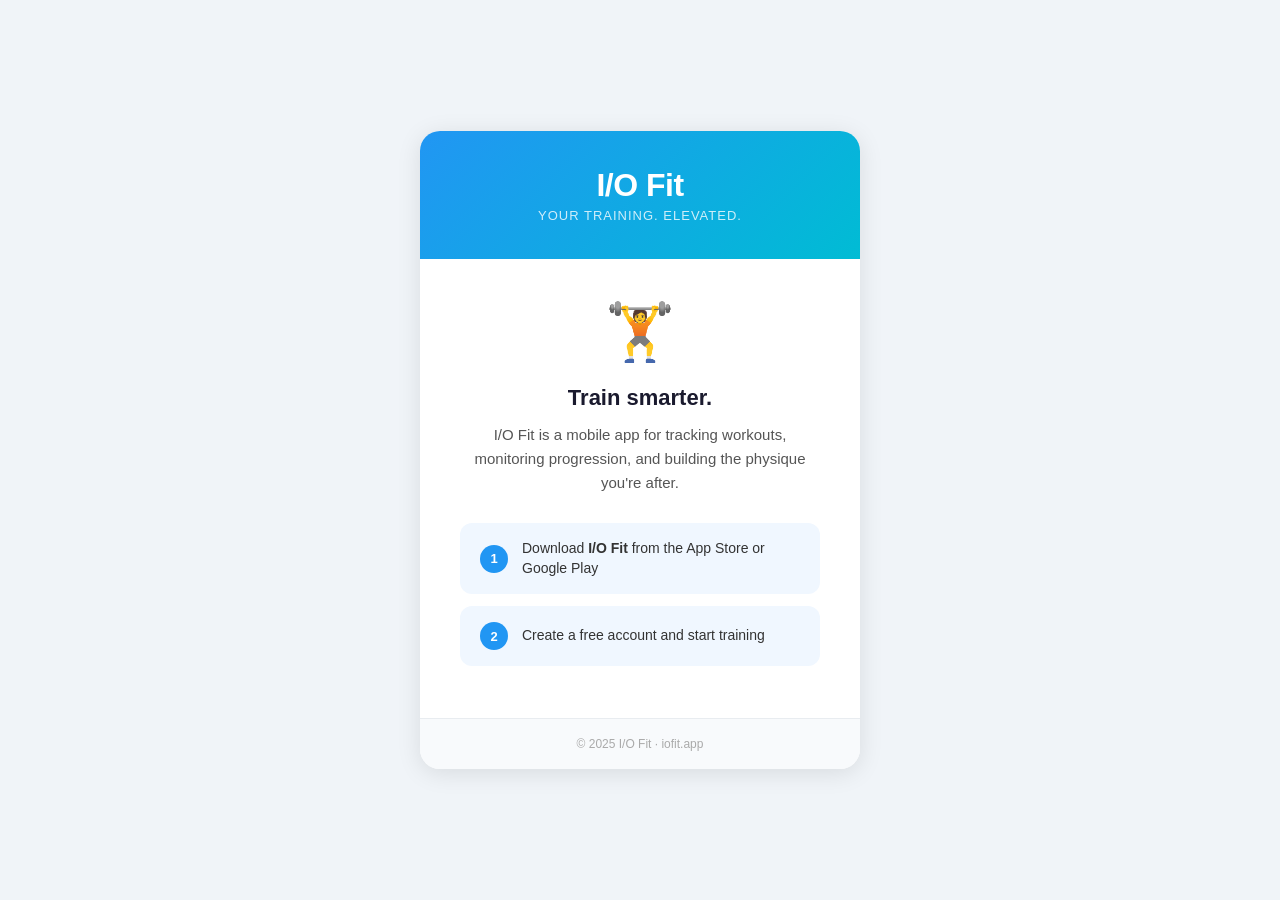
==== index.html @ 30e27556 "Create index.html" ====
<!DOCTYPE html>
<html lang="en">
<head>
  <meta charset="UTF-8">
  <meta name="viewport" content="width=device-width, initial-scale=1.0">
  <title>I/O Fit</title>
  <style>
    * { margin: 0; padding: 0; box-sizing: border-box; }

    body {
      font-family: -apple-system, BlinkMacSystemFont, 'Segoe UI', Roboto, Helvetica, Arial, sans-serif;
      background: #f0f4f8;
      min-height: 100vh;
      display: flex;
      align-items: center;
      justify-content: center;
      padding: 24px;
    }

    .card {
      background: #fff;
      border-radius: 20px;
      box-shadow: 0 4px 24px rgba(0,0,0,0.10);
      max-width: 440px;
      width: 100%;
      overflow: hidden;
    }

    .header {
      background: linear-gradient(135deg, #2196F3, #00BCD4);
      padding: 36px 40px;
      text-align: center;
    }

    .logo {
      font-size: 32px;
      font-weight: 800;
      color: #fff;
      letter-spacing: -0.5px;
    }

    .tagline {
      font-size: 13px;
      color: rgba(255,255,255,0.8);
      margin-top: 4px;
      letter-spacing: 1px;
      text-transform: uppercase;
    }

    .body {
      padding: 40px;
      text-align: center;
    }

    .icon {
      font-size: 56px;
      margin-bottom: 20px;
    }

    h1 {
      font-size: 22px;
      font-weight: 700;
      color: #1a1a2e;
      margin-bottom: 12px;
    }

    p {
      font-size: 15px;
      line-height: 1.6;
      color: #555;
      margin-bottom: 28px;
    }

    .step {
      background: #f0f7ff;
      border-radius: 12px;
      padding: 16px 20px;
      margin-bottom: 12px;
      text-align: left;
      display: flex;
      align-items: center;
      gap: 14px;
    }

    .step-num {
      background: #2196F3;
      color: #fff;
      font-size: 13px;
      font-weight: 700;
      width: 28px;
      height: 28px;
      border-radius: 50%;
      display: flex;
      align-items: center;
      justify-content: center;
      flex-shrink: 0;
    }

    .step-text {
      font-size: 14px;
      color: #333;
      line-height: 1.4;
    }

    .footer {
      background: #f8fafc;
      border-top: 1px solid #e8ecf0;
      padding: 18px 40px;
      text-align: center;
      font-size: 12px;
      color: #aaa;
    }

    /* Default state: generic landing */
    #confirmed { display: none; }
    #landing   { display: block; }
  </style>
</head>
<body>
  <div class="card">
    <div class="header">
      <div class="logo">I/O Fit</div>
      <div class="tagline">Your Training. Elevated.</div>
    </div>

    <!-- Shown when ?code= is present (email confirmation / password reset) -->
    <div class="body" id="confirmed">
      <div class="icon">✅</div>
      <h1 id="confirmed-title">Email Confirmed!</h1>
      <p id="confirmed-body">Your email has been verified. Open the I/O Fit app on your phone to sign in.</p>
      <div class="step">
        <div class="step-num">1</div>
        <div class="step-text">Open <strong>I/O Fit</strong> on your phone</div>
      </div>
      <div class="step">
        <div class="step-num">2</div>
        <div class="step-text" id="step2-text">Sign in with your email and password</div>
      </div>
    </div>

    <!-- Shown when no auth code is present -->
    <div class="body" id="landing">
      <div class="icon">🏋️</div>
      <h1>Train smarter.</h1>
      <p>I/O Fit is a mobile app for tracking workouts, monitoring progression, and building the physique you're after.</p>
      <div class="step">
        <div class="step-num">1</div>
        <div class="step-text">Download <strong>I/O Fit</strong> from the App Store or Google Play</div>
      </div>
      <div class="step">
        <div class="step-num">2</div>
        <div class="step-text">Create a free account and start training</div>
      </div>
    </div>

    <div class="footer">© 2025 I/O Fit · iofit.app</div>
  </div>

  <script>
    const params = new URLSearchParams(window.location.search);
    const hasCode  = params.has('code');
    const hasToken = params.has('token') || params.has('access_token');
    const type     = params.get('type'); // 'recovery' for password reset

    if (hasCode || hasToken) {
      document.getElementById('confirmed').style.display = 'block';
      document.getElementById('landing').style.display   = 'none';

      if (type === 'recovery') {
        document.getElementById('confirmed-title').textContent = 'Ready to Reset';
        document.getElementById('confirmed-body').textContent  =
          'Open the I/O Fit app on your phone to set your new password.';
        document.getElementById('step2-text').textContent =
          'Follow the prompts to set a new password';
      }
    }
  </script>
</body>
</html>
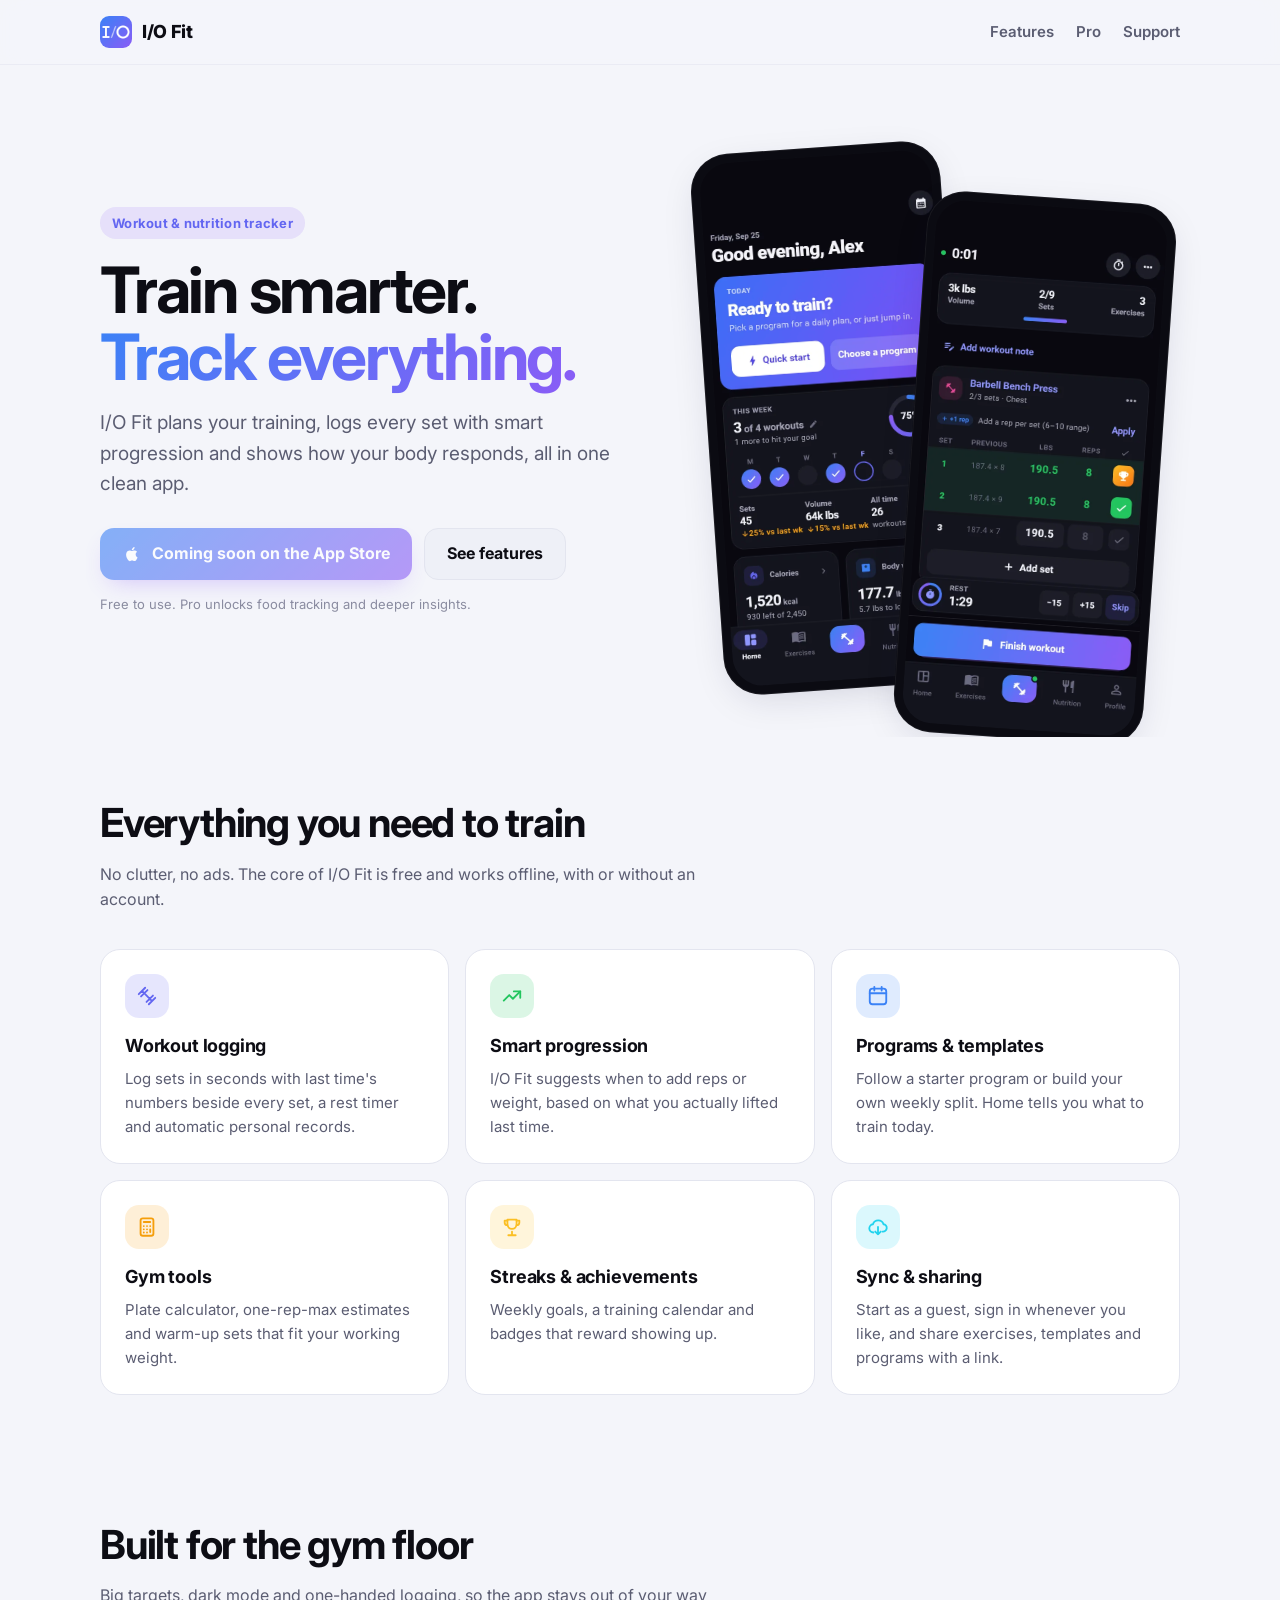
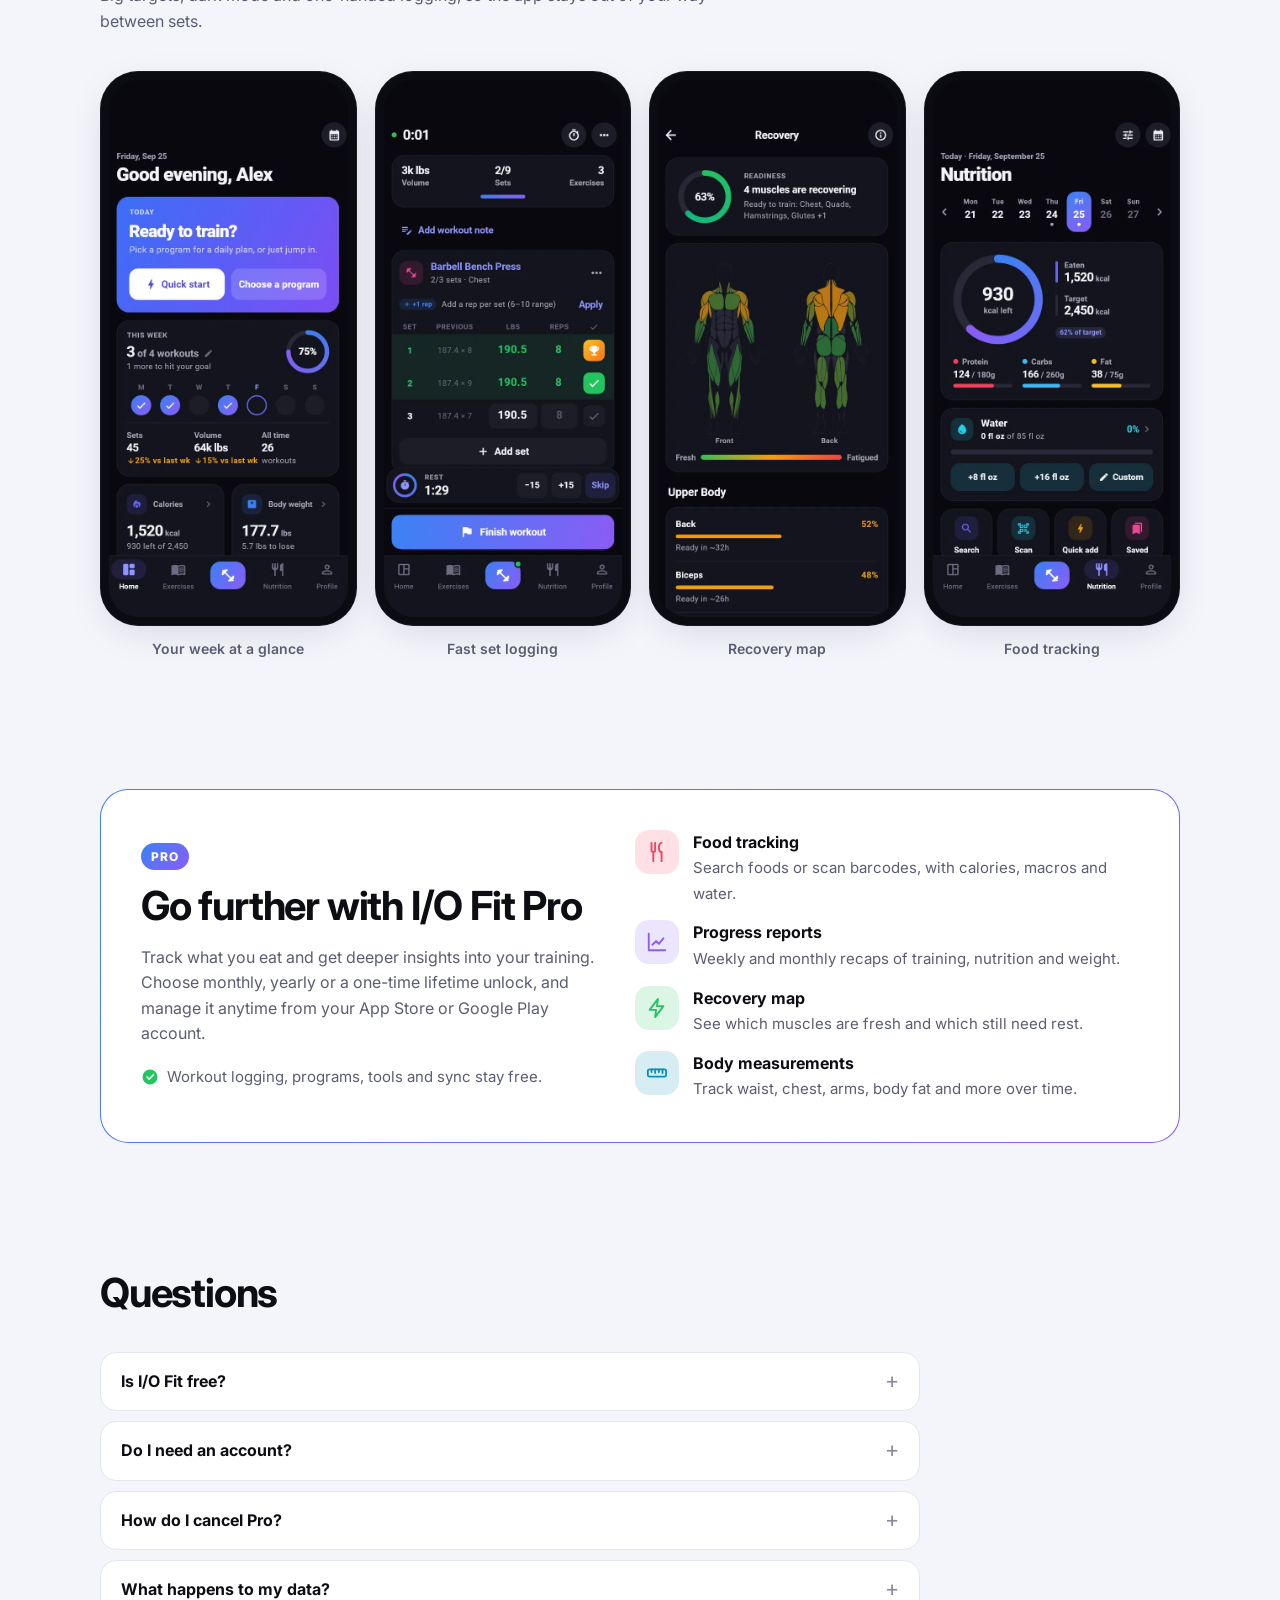
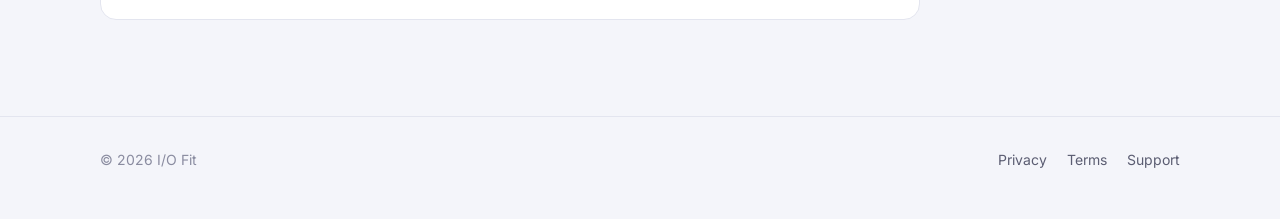
==== commit 852f5370: "Rebuild iofit.app: landing page, privacy, terms, support, share fallback - New landing page with rea" ====
--- a/index.html
+++ b/index.html
@@ -1,179 +1,212 @@
 <!DOCTYPE html>
 <html lang="en">
 <head>
-  <meta charset="UTF-8">
-  <meta name="viewport" content="width=device-width, initial-scale=1.0">
-  <title>I/O Fit</title>
-  <style>
-    * { margin: 0; padding: 0; box-sizing: border-box; }
-
-    body {
-      font-family: -apple-system, BlinkMacSystemFont, 'Segoe UI', Roboto, Helvetica, Arial, sans-serif;
-      background: #f0f4f8;
-      min-height: 100vh;
-      display: flex;
-      align-items: center;
-      justify-content: center;
-      padding: 24px;
-    }
-
-    .card {
-      background: #fff;
-      border-radius: 20px;
-      box-shadow: 0 4px 24px rgba(0,0,0,0.10);
-      max-width: 440px;
-      width: 100%;
-      overflow: hidden;
-    }
-
-    .header {
-      background: linear-gradient(135deg, #2196F3, #00BCD4);
-      padding: 36px 40px;
-      text-align: center;
-    }
-
-    .logo {
-      font-size: 32px;
-      font-weight: 800;
-      color: #fff;
-      letter-spacing: -0.5px;
-    }
-
-    .tagline {
-      font-size: 13px;
-      color: rgba(255,255,255,0.8);
-      margin-top: 4px;
-      letter-spacing: 1px;
-      text-transform: uppercase;
-    }
-
-    .body {
-      padding: 40px;
-      text-align: center;
-    }
-
-    .icon {
-      font-size: 56px;
-      margin-bottom: 20px;
-    }
-
-    h1 {
-      font-size: 22px;
-      font-weight: 700;
-      color: #1a1a2e;
-      margin-bottom: 12px;
-    }
-
-    p {
-      font-size: 15px;
-      line-height: 1.6;
-      color: #555;
-      margin-bottom: 28px;
-    }
-
-    .step {
-      background: #f0f7ff;
-      border-radius: 12px;
-      padding: 16px 20px;
-      margin-bottom: 12px;
-      text-align: left;
-      display: flex;
-      align-items: center;
-      gap: 14px;
-    }
-
-    .step-num {
-      background: #2196F3;
-      color: #fff;
-      font-size: 13px;
-      font-weight: 700;
-      width: 28px;
-      height: 28px;
-      border-radius: 50%;
-      display: flex;
-      align-items: center;
-      justify-content: center;
-      flex-shrink: 0;
-    }
-
-    .step-text {
-      font-size: 14px;
-      color: #333;
-      line-height: 1.4;
-    }
-
-    .footer {
-      background: #f8fafc;
-      border-top: 1px solid #e8ecf0;
-      padding: 18px 40px;
-      text-align: center;
-      font-size: 12px;
-      color: #aaa;
-    }
-
-    /* Default state: generic landing */
-    #confirmed { display: none; }
-    #landing   { display: block; }
-  </style>
+  <meta charset="UTF-8" />
+  <meta name="viewport" content="width=device-width, initial-scale=1.0" />
+  <title>I/O Fit — Train smarter. Track everything.</title>
+  <meta name="description" content="I/O Fit is a workout tracker with smart progression, training programs, recovery insights and food tracking — in one clean app for iPhone and Android." />
+  <meta name="theme-color" content="#0b0b12" media="(prefers-color-scheme: dark)" />
+  <meta name="theme-color" content="#f4f5fa" media="(prefers-color-scheme: light)" />
+  <link rel="canonical" href="https://iofit.app/" />
+  <link rel="icon" type="image/png" href="/icons/favicon-64.png" />
+  <link rel="apple-touch-icon" href="/icons/apple-touch-icon.png" />
+  <meta property="og:type" content="website" />
+  <meta property="og:url" content="https://iofit.app/" />
+  <meta property="og:title" content="I/O Fit — Train smarter. Track everything." />
+  <meta property="og:description" content="Workout tracking with smart progression, programs, recovery insights and food tracking." />
+  <meta property="og:image" content="https://iofit.app/icons/iofit-icon-512.png" />
+  <meta name="twitter:card" content="summary" />
+  <link rel="preconnect" href="https://fonts.googleapis.com" />
+  <link rel="preconnect" href="https://fonts.gstatic.com" crossorigin />
+  <link href="https://fonts.googleapis.com/css2?family=Inter:wght@400;500;600;700;800&display=swap" rel="stylesheet" />
+  <link rel="stylesheet" href="/assets/site.css" />
 </head>
 <body>
-  <div class="card">
-    <div class="header">
-      <div class="logo">I/O Fit</div>
-      <div class="tagline">Your Training. Elevated.</div>
-    </div>
-
-    <!-- Shown when ?code= is present (email confirmation / password reset) -->
-    <div class="body" id="confirmed">
-      <div class="icon">✅</div>
-      <h1 id="confirmed-title">Email Confirmed!</h1>
-      <p id="confirmed-body">Your email has been verified. Open the I/O Fit app on your phone to sign in.</p>
-      <div class="step">
-        <div class="step-num">1</div>
-        <div class="step-text">Open <strong>I/O Fit</strong> on your phone</div>
-      </div>
-      <div class="step">
-        <div class="step-num">2</div>
-        <div class="step-text" id="step2-text">Sign in with your email and password</div>
-      </div>
-    </div>
-
-    <!-- Shown when no auth code is present -->
-    <div class="body" id="landing">
-      <div class="icon">🏋️</div>
-      <h1>Train smarter.</h1>
-      <p>I/O Fit is a mobile app for tracking workouts, monitoring progression, and building the physique you're after.</p>
-      <div class="step">
-        <div class="step-num">1</div>
-        <div class="step-text">Download <strong>I/O Fit</strong> from the App Store or Google Play</div>
-      </div>
-      <div class="step">
-        <div class="step-num">2</div>
-        <div class="step-text">Create a free account and start training</div>
-      </div>
-    </div>
-
-    <div class="footer">© 2025 I/O Fit · iofit.app</div>
+  <header class="site-header">
+    <div class="wrap">
+      <a class="brand" href="/"><img src="/icons/apple-touch-icon.png" alt="" />I/O Fit</a>
+      <nav class="nav">
+        <a class="hide-sm" href="/#features">Features</a>
+        <a href="/#pro">Pro</a>
+        <a href="/support">Support</a>
+      </nav>
+    </div>
+  </header>
+
+  <!-- ── Email links (sign-up confirmation, password reset) ──────────────
+       Supabase sends people here with tokens in the URL. assets/index.js
+       decides which card to show; without tokens this stays hidden. -->
+  <main id="auth" class="center-page" hidden>
+    <!-- Email confirmed, or password reset handed over to the phone app -->
+    <div class="panel" id="confirmed" hidden>
+      <div class="big-icon">
+        <svg viewBox="0 0 24 24" fill="none" stroke="currentColor" stroke-width="2.4" stroke-linecap="round" stroke-linejoin="round"><path d="M20 6 9 17l-5-5"/></svg>
+      </div>
+      <h1 id="confirmed-title">Email confirmed</h1>
+      <p id="confirmed-body">Your email is verified. Open I/O Fit on your phone to sign in.</p>
+      <a class="btn btn-primary" id="open-btn" href="#" hidden>Open I/O Fit</a>
+      <div class="steps">
+        <div class="step"><b>1</b><span>Open <strong>I/O Fit</strong> on your phone</span></div>
+        <div class="step"><b>2</b><span id="step2-text">Sign in with your email and password</span></div>
+      </div>
+    </div>
+
+    <!-- Password reset in the browser (desktop) -->
+    <div class="panel" id="reset-web" hidden>
+      <div class="big-icon" id="reset-icon">
+        <svg viewBox="0 0 24 24" fill="none" stroke="currentColor" stroke-width="2.2" stroke-linecap="round" stroke-linejoin="round"><rect x="4" y="11" width="16" height="10" rx="2.5"/><path d="M8 11V7a4 4 0 0 1 8 0v4"/></svg>
+      </div>
+      <h1 id="reset-title">Set a new password</h1>
+      <p id="reset-body">Choose a new password for your I/O Fit account.</p>
+      <form id="reset-form" novalidate>
+        <input class="field" type="password" id="pw1" placeholder="New password" autocomplete="new-password" />
+        <input class="field" type="password" id="pw2" placeholder="Confirm password" autocomplete="new-password" />
+        <button class="btn btn-primary" id="reset-btn" type="submit">Set new password</button>
+      </form>
+      <p class="status-msg" id="status-msg" role="status"></p>
+    </div>
+  </main>
+
+  <!-- ── Marketing site ────────────────────────────────────────────────── -->
+  <div id="site">
+    <section class="hero">
+      <div class="wrap">
+        <div>
+          <span class="eyebrow">Workout &amp; nutrition tracker</span>
+          <h1>Train smarter.<br /><span class="gradient-text">Track everything.</span></h1>
+          <p class="lead">I/O Fit plans your training, logs every set with smart progression and shows how your body responds, all in one clean app.</p>
+          <div class="cta-row">
+            <!-- Swap this for the App Store link once I/O Fit is live, e.g.
+                 <a class="btn btn-primary" href="https://apps.apple.com/app/id0000000000"> -->
+            <span class="btn btn-primary" aria-disabled="true">
+              <svg viewBox="0 0 24 24" fill="currentColor"><path d="M16.37 12.6c-.02-2.1 1.72-3.12 1.8-3.17-1-1.44-2.53-1.64-3.07-1.66-1.3-.13-2.55.77-3.21.77-.67 0-1.69-.75-2.78-.73-1.43.02-2.75.83-3.49 2.11-1.49 2.58-.38 6.4 1.07 8.5.71 1.02 1.55 2.17 2.66 2.13 1.07-.04 1.47-.69 2.76-.69 1.29 0 1.65.69 2.78.67 1.15-.02 1.88-1.04 2.58-2.07.81-1.19 1.15-2.34 1.17-2.4-.03-.01-2.24-.86-2.27-3.46ZM14.25 6.43c.59-.72.99-1.71.88-2.7-.85.03-1.88.57-2.49 1.28-.55.63-1.03 1.64-.9 2.61.95.07 1.92-.48 2.51-1.19Z"/></svg>
+              Coming soon on the App Store
+            </span>
+            <a class="btn btn-secondary" href="#features">See features</a>
+          </div>
+          <p class="fine">Free to use. Pro unlocks food tracking and deeper insights.</p>
+        </div>
+        <div class="phones" aria-hidden="true">
+          <div class="phone"><img src="/assets/screens/home.webp" alt="" width="590" height="1278" /></div>
+          <div class="phone"><img src="/assets/screens/workout.webp" alt="" width="590" height="1278" /></div>
+        </div>
+      </div>
+    </section>
+
+    <section id="features">
+      <div class="wrap">
+        <div class="section-head">
+          <h2>Everything you need to train</h2>
+          <p class="muted">No clutter, no ads. The core of I/O Fit is free and works offline, with or without an account.</p>
+        </div>
+        <div class="grid">
+          <div class="card">
+            <div class="icon-badge" style="--c:#6366f1"><svg viewBox="0 0 24 24" fill="none" stroke="currentColor" stroke-width="2" stroke-linecap="round" stroke-linejoin="round"><path d="M6.5 6.5l11 11M3 10l7-7M14 21l7-7M5.5 12.5l7-7M11.5 18.5l7-7"/></svg></div>
+            <h3>Workout logging</h3>
+            <p>Log sets in seconds with last time's numbers beside every set, a rest timer and automatic personal records.</p>
+          </div>
+          <div class="card">
+            <div class="icon-badge" style="--c:#22c55e"><svg viewBox="0 0 24 24" fill="none" stroke="currentColor" stroke-width="2" stroke-linecap="round" stroke-linejoin="round"><path d="M3 17l6-6 4 4 8-8"/><path d="M14 7h7v7"/></svg></div>
+            <h3>Smart progression</h3>
+            <p>I/O Fit suggests when to add reps or weight, based on what you actually lifted last time.</p>
+          </div>
+          <div class="card">
+            <div class="icon-badge" style="--c:#3b82f6"><svg viewBox="0 0 24 24" fill="none" stroke="currentColor" stroke-width="2" stroke-linecap="round" stroke-linejoin="round"><rect x="3" y="4" width="18" height="17" rx="3"/><path d="M3 9h18M8 2v4M16 2v4"/></svg></div>
+            <h3>Programs &amp; templates</h3>
+            <p>Follow a starter program or build your own weekly split. Home tells you what to train today.</p>
+          </div>
+          <div class="card">
+            <div class="icon-badge" style="--c:#f59e0b"><svg viewBox="0 0 24 24" fill="none" stroke="currentColor" stroke-width="2" stroke-linecap="round" stroke-linejoin="round"><rect x="5" y="2.5" width="14" height="19" rx="2.5"/><path d="M8.5 6.5h7M8.5 11h.01M12 11h.01M15.5 11h.01M8.5 14.5h.01M12 14.5h.01M15.5 14.5v3M8.5 18h.01M12 18h.01"/></svg></div>
+            <h3>Gym tools</h3>
+            <p>Plate calculator, one-rep-max estimates and warm-up sets that fit your working weight.</p>
+          </div>
+          <div class="card">
+            <div class="icon-badge" style="--c:#fbbf24"><svg viewBox="0 0 24 24" fill="none" stroke="currentColor" stroke-width="2" stroke-linecap="round" stroke-linejoin="round"><path d="M8 21h8M12 17v4M7 4h10v5a5 5 0 0 1-10 0V4Z"/><path d="M17 5h3v2a3 3 0 0 1-3 3M7 5H4v2a3 3 0 0 0 3 3"/></svg></div>
+            <h3>Streaks &amp; achievements</h3>
+            <p>Weekly goals, a training calendar and badges that reward showing up.</p>
+          </div>
+          <div class="card">
+            <div class="icon-badge" style="--c:#22d3ee"><svg viewBox="0 0 24 24" fill="none" stroke="currentColor" stroke-width="2" stroke-linecap="round" stroke-linejoin="round"><path d="M7 18a4.5 4.5 0 0 1-.5-8.97A6 6 0 0 1 18 9a4 4 0 0 1-1 8"/><path d="M12 12v8M9 17l3 3 3-3"/></svg></div>
+            <h3>Sync &amp; sharing</h3>
+            <p>Start as a guest, sign in whenever you like, and share exercises, templates and programs with a link.</p>
+          </div>
+        </div>
+      </div>
+    </section>
+
+    <section>
+      <div class="wrap">
+        <div class="section-head">
+          <h2>Built for the gym floor</h2>
+          <p class="muted">Big targets, dark mode and one-handed logging, so the app stays out of your way between sets.</p>
+        </div>
+        <div class="screens">
+          <figure><div class="phone"><img src="/assets/screens/home.webp" alt="Home screen with this week's progress" loading="lazy" width="590" height="1278" /></div><figcaption>Your week at a glance</figcaption></figure>
+          <figure><div class="phone"><img src="/assets/screens/workout.webp" alt="Logging sets during a workout" loading="lazy" width="590" height="1278" /></div><figcaption>Fast set logging</figcaption></figure>
+          <figure><div class="phone"><img src="/assets/screens/recovery.webp" alt="Muscle recovery map" loading="lazy" width="590" height="1278" /></div><figcaption>Recovery map</figcaption></figure>
+          <figure><div class="phone"><img src="/assets/screens/nutrition.webp" alt="Food diary with calories and macros" loading="lazy" width="590" height="1278" /></div><figcaption>Food tracking</figcaption></figure>
+        </div>
+      </div>
+    </section>
+
+    <section id="pro">
+      <div class="wrap">
+        <div class="pro">
+          <div>
+            <span class="pro-badge">PRO</span>
+            <h2 style="margin-top:14px">Go further with I/O Fit Pro</h2>
+            <p class="muted">Track what you eat and get deeper insights into your training. Choose monthly, yearly or a one-time lifetime unlock, and manage it anytime from your App Store or Google Play account.</p>
+            <div class="free-note">
+              <svg viewBox="0 0 24 24" fill="currentColor"><path d="M12 2a10 10 0 1 0 0 20 10 10 0 0 0 0-20Zm-1.2 14.2-4-4 1.4-1.4 2.6 2.6 5.6-5.6 1.4 1.4-7 7Z"/></svg>
+              Workout logging, programs, tools and sync stay free.
+            </div>
+          </div>
+          <ul class="pro-list">
+            <li><div class="icon-badge" style="--c:#f43f5e"><svg viewBox="0 0 24 24" fill="none" stroke="currentColor" stroke-width="2" stroke-linecap="round" stroke-linejoin="round"><path d="M6 2v8a2 2 0 0 0 4 0V2M8 12v10M17 2c-1.7 0-3 2.2-3 5s1.3 5 3 5v10"/></svg></div><div><strong>Food tracking</strong><span>Search foods or scan barcodes, with calories, macros and water.</span></div></li>
+            <li><div class="icon-badge" style="--c:#8b5cf6"><svg viewBox="0 0 24 24" fill="none" stroke="currentColor" stroke-width="2" stroke-linecap="round" stroke-linejoin="round"><path d="M3 3v18h18"/><path d="M7 15l4-4 3 3 5-6"/></svg></div><div><strong>Progress reports</strong><span>Weekly and monthly recaps of training, nutrition and weight.</span></div></li>
+            <li><div class="icon-badge" style="--c:#22c55e"><svg viewBox="0 0 24 24" fill="none" stroke="currentColor" stroke-width="2" stroke-linecap="round" stroke-linejoin="round"><path d="M13 2 4 14h7l-1 8 9-12h-7l1-8Z"/></svg></div><div><strong>Recovery map</strong><span>See which muscles are fresh and which still need rest.</span></div></li>
+            <li><div class="icon-badge" style="--c:#0891b2"><svg viewBox="0 0 24 24" fill="none" stroke="currentColor" stroke-width="2" stroke-linecap="round" stroke-linejoin="round"><rect x="2" y="8" width="20" height="8" rx="2"/><path d="M6 8v3M10 8v4M14 8v3M18 8v4"/></svg></div><div><strong>Body measurements</strong><span>Track waist, chest, arms, body fat and more over time.</span></div></li>
+          </ul>
+        </div>
+      </div>
+    </section>
+
+    <section id="faq">
+      <div class="wrap">
+        <div class="section-head"><h2>Questions</h2></div>
+        <div class="faq">
+          <details>
+            <summary>Is I/O Fit free?</summary>
+            <p>Yes. Workout logging, programs, templates, exercise history, tools, achievements and cloud sync are free. I/O Fit Pro is an optional upgrade that adds food tracking, progress reports, the recovery map and body measurements.</p>
+          </details>
+          <details>
+            <summary>Do I need an account?</summary>
+            <p>No. You can use I/O Fit as a guest and your data stays on your phone. Create an account whenever you want a backup or to use I/O Fit on another device; your guest data comes with you.</p>
+          </details>
+          <details>
+            <summary>How do I cancel Pro?</summary>
+            <p>Subscriptions are managed by Apple or Google. On iPhone, open Settings → your name → Subscriptions. On Android, open Google Play → Profile → Payments &amp; subscriptions. <a href="/support#cancel">More help</a></p>
+          </details>
+          <details>
+            <summary>What happens to my data?</summary>
+            <p>Your training data is yours. It's never sold and there are no ads. Read the <a href="/privacy">privacy policy</a> for the details.</p>
+          </details>
+        </div>
+      </div>
+    </section>
   </div>
 
-  <script>
-    const params = new URLSearchParams(window.location.search);
-    const hasCode  = params.has('code');
-    const hasToken = params.has('token') || params.has('access_token');
-    const type     = params.get('type'); // 'recovery' for password reset
-
-    if (hasCode || hasToken) {
-      document.getElementById('confirmed').style.display = 'block';
-      document.getElementById('landing').style.display   = 'none';
-
-      if (type === 'recovery') {
-        document.getElementById('confirmed-title').textContent = 'Ready to Reset';
-        document.getElementById('confirmed-body').textContent  =
-          'Open the I/O Fit app on your phone to set your new password.';
-        document.getElementById('step2-text').textContent =
-          'Follow the prompts to set a new password';
-      }
-    }
-  </script>
+  <footer class="site-footer">
+    <div class="wrap">
+      <span>© <span class="year">2026</span> I/O Fit</span>
+      <nav>
+        <a href="/privacy">Privacy</a>
+        <a href="/terms">Terms</a>
+        <a href="/support">Support</a>
+      </nav>
+    </div>
+  </footer>
+
+  <script src="/assets/index.js"></script>
 </body>
 </html>
--- a/assets/site.css
+++ b/assets/site.css
@@ -0,0 +1,389 @@
+/* I/O Fit website — shared styles (light + dark, matches the app). */
+
+:root {
+  --bg: #f4f5fa;
+  --surface: #ffffff;
+  --surface-2: #eef0f7;
+  --border: #e3e5ef;
+  --text: #0d0d14;
+  --muted: #5b5d72;
+  --faint: #8a8ca0;
+  --brand-1: #3b82f6;
+  --brand-2: #8b5cf6;
+  --brand: linear-gradient(135deg, var(--brand-1), var(--brand-2));
+  --accent: #6366f1;
+  --success: #22c55e;
+  --danger: #ef4444;
+  --radius: 20px;
+  --shadow: 0 10px 40px -12px rgba(20, 20, 60, 0.18);
+  --max: 1120px;
+  color-scheme: light;
+}
+
+@media (prefers-color-scheme: dark) {
+  :root {
+    --bg: #09090f;
+    --surface: #13131c;
+    --surface-2: #1b1b27;
+    --border: #262636;
+    --text: #f4f4f8;
+    --muted: #a3a4b8;
+    --faint: #717288;
+    --accent: #818cf8;
+    --shadow: 0 10px 40px -12px rgba(0, 0, 0, 0.6);
+    color-scheme: dark;
+  }
+}
+
+* { box-sizing: border-box; }
+
+html { -webkit-text-size-adjust: 100%; scroll-behavior: smooth; }
+
+body {
+  margin: 0;
+  background: var(--bg);
+  color: var(--text);
+  font-family: "Inter", -apple-system, BlinkMacSystemFont, "Segoe UI", Roboto,
+    Helvetica, Arial, sans-serif;
+  font-size: 16px;
+  line-height: 1.6;
+  -webkit-font-smoothing: antialiased;
+}
+
+a { color: var(--accent); text-decoration: none; }
+a:hover { text-decoration: underline; }
+
+img { max-width: 100%; display: block; }
+
+.wrap { max-width: var(--max); margin: 0 auto; padding: 0 20px; }
+
+/* ── Header ─────────────────────────────────────────────────────────── */
+
+.site-header {
+  position: sticky;
+  top: 0;
+  z-index: 10;
+  backdrop-filter: saturate(160%) blur(14px);
+  -webkit-backdrop-filter: saturate(160%) blur(14px);
+  background: color-mix(in srgb, var(--bg) 78%, transparent);
+  border-bottom: 1px solid color-mix(in srgb, var(--border) 60%, transparent);
+}
+
+.site-header .wrap {
+  display: flex;
+  align-items: center;
+  justify-content: space-between;
+  height: 64px;
+  gap: 16px;
+}
+
+.brand {
+  display: flex;
+  align-items: center;
+  gap: 10px;
+  color: var(--text);
+  font-weight: 800;
+  font-size: 18px;
+  letter-spacing: -0.02em;
+}
+.brand:hover { text-decoration: none; }
+.brand img { width: 32px; height: 32px; border-radius: 9px; }
+
+.nav { display: flex; gap: 22px; font-size: 15px; font-weight: 600; }
+.nav a { color: var(--muted); }
+.nav a:hover { color: var(--text); text-decoration: none; }
+
+@media (max-width: 560px) {
+  .nav { gap: 16px; font-size: 14px; }
+  .nav .hide-sm { display: none; }
+}
+
+/* ── Buttons ────────────────────────────────────────────────────────── */
+
+.btn {
+  display: inline-flex;
+  align-items: center;
+  justify-content: center;
+  gap: 10px;
+  height: 52px;
+  padding: 0 22px;
+  border-radius: 14px;
+  border: 0;
+  font: inherit;
+  font-weight: 700;
+  font-size: 16px;
+  cursor: pointer;
+  text-decoration: none !important;
+  transition: transform 0.15s ease, opacity 0.15s ease;
+}
+.btn:active { transform: scale(0.98); }
+.btn-primary {
+  background: var(--brand);
+  color: #fff;
+  box-shadow: 0 10px 24px -10px rgba(139, 92, 246, 0.6);
+}
+.btn-secondary {
+  background: var(--surface-2);
+  color: var(--text);
+  border: 1px solid var(--border);
+}
+.btn[aria-disabled="true"] { opacity: 0.6; cursor: default; }
+.btn svg { width: 20px; height: 20px; }
+
+/* ── Hero ───────────────────────────────────────────────────────────── */
+
+.hero { padding: 72px 0 40px; overflow: hidden; }
+.hero .wrap {
+  display: grid;
+  grid-template-columns: 1.05fr 1fr;
+  align-items: center;
+  gap: 48px;
+}
+.eyebrow {
+  display: inline-block;
+  padding: 6px 12px;
+  border-radius: 999px;
+  background: color-mix(in srgb, var(--brand-2) 14%, transparent);
+  color: var(--accent);
+  font-size: 13px;
+  font-weight: 700;
+  letter-spacing: 0.02em;
+}
+h1 {
+  font-size: clamp(40px, 6vw, 64px);
+  line-height: 1.04;
+  letter-spacing: -0.035em;
+  margin: 18px 0 18px;
+}
+.gradient-text {
+  background: var(--brand);
+  -webkit-background-clip: text;
+  background-clip: text;
+  color: transparent;
+}
+.lead { font-size: 19px; color: var(--muted); max-width: 520px; margin: 0 0 28px; }
+.cta-row { display: flex; flex-wrap: wrap; gap: 12px; }
+.fine { font-size: 13px; color: var(--faint); margin-top: 14px; }
+
+.phones { position: relative; height: 560px; }
+.phone {
+  position: absolute;
+  width: 250px;
+  aspect-ratio: 590 / 1278;
+  border-radius: 38px;
+  padding: 9px;
+  background: #0b0b12;
+  box-shadow: var(--shadow), 0 0 0 1px rgba(255, 255, 255, 0.06) inset;
+}
+.phone img { width: 100%; height: 100%; object-fit: cover; border-radius: 30px; }
+.phones .phone:nth-child(1) { left: 6%; top: 10px; transform: rotate(-4deg); }
+.phones .phone:nth-child(2) { right: 4%; top: 60px; transform: rotate(4deg); }
+
+@media (max-width: 900px) {
+  .hero { padding-top: 48px; }
+  .hero .wrap { grid-template-columns: 1fr; }
+  .phones { height: 460px; }
+  .phone { width: 200px; }
+  .phones .phone:nth-child(1) { left: calc(50% - 215px); }
+  .phones .phone:nth-child(2) { right: calc(50% - 215px); }
+}
+@media (max-width: 460px) {
+  .phones { height: 400px; }
+  .phone { width: 170px; }
+  .phones .phone:nth-child(1) { left: 2%; }
+  .phones .phone:nth-child(2) { right: 2%; }
+}
+
+/* ── Sections ───────────────────────────────────────────────────────── */
+
+section { padding: 64px 0; }
+.section-head { max-width: 640px; margin-bottom: 36px; }
+h2 { font-size: clamp(28px, 4vw, 40px); line-height: 1.12; letter-spacing: -0.03em; margin: 0 0 12px; }
+h3 { font-size: 18px; letter-spacing: -0.01em; margin: 0 0 6px; }
+.muted { color: var(--muted); }
+
+.grid {
+  display: grid;
+  grid-template-columns: repeat(3, 1fr);
+  gap: 16px;
+}
+@media (max-width: 900px) { .grid { grid-template-columns: repeat(2, 1fr); } }
+@media (max-width: 600px) { .grid { grid-template-columns: 1fr; } }
+
+.card {
+  background: var(--surface);
+  border: 1px solid var(--border);
+  border-radius: var(--radius);
+  padding: 24px;
+}
+.card p { margin: 0; color: var(--muted); font-size: 15px; }
+
+.icon-badge {
+  width: 44px;
+  height: 44px;
+  border-radius: 14px;
+  display: grid;
+  place-items: center;
+  margin-bottom: 14px;
+  background: color-mix(in srgb, var(--c, var(--accent)) 16%, transparent);
+  color: var(--c, var(--accent));
+}
+.icon-badge svg { width: 22px; height: 22px; }
+
+.screens {
+  display: grid;
+  grid-template-columns: repeat(4, 1fr);
+  gap: 18px;
+}
+.screens figure { margin: 0; }
+.screens .phone { position: static; width: 100%; transform: none; }
+.screens figcaption { text-align: center; font-size: 14px; font-weight: 600; color: var(--muted); margin-top: 12px; }
+@media (max-width: 900px) {
+  .screens {
+    grid-template-columns: repeat(4, 220px);
+    overflow-x: auto;
+    scroll-snap-type: x mandatory;
+    padding-bottom: 8px;
+  }
+  .screens figure { scroll-snap-align: start; }
+}
+
+/* ── Pro ────────────────────────────────────────────────────────────── */
+
+.pro {
+  position: relative;
+  border-radius: 28px;
+  padding: 40px;
+  background: var(--surface);
+  border: 1px solid transparent;
+  background-image: linear-gradient(var(--surface), var(--surface)), var(--brand);
+  background-origin: border-box;
+  background-clip: padding-box, border-box;
+  display: grid;
+  grid-template-columns: 1fr 1.1fr;
+  gap: 36px;
+  align-items: center;
+}
+@media (max-width: 820px) { .pro { grid-template-columns: 1fr; padding: 28px; } }
+.pro-badge {
+  display: inline-block;
+  padding: 4px 10px;
+  border-radius: 999px;
+  background: var(--brand);
+  color: #fff;
+  font-size: 12px;
+  font-weight: 800;
+  letter-spacing: 0.08em;
+}
+.pro-list { display: grid; gap: 14px; margin: 0; padding: 0; list-style: none; }
+.pro-list li { display: flex; gap: 14px; align-items: flex-start; }
+.pro-list .icon-badge { margin: 0; flex: none; }
+.pro-list strong { display: block; }
+.pro-list span { color: var(--muted); font-size: 15px; }
+.free-note { display: flex; gap: 8px; align-items: center; color: var(--muted); font-size: 15px; margin-top: 18px; }
+.free-note svg { color: var(--success); width: 18px; height: 18px; flex: none; }
+
+/* ── FAQ ────────────────────────────────────────────────────────────── */
+
+.faq { display: grid; gap: 10px; max-width: 820px; }
+.faq details {
+  background: var(--surface);
+  border: 1px solid var(--border);
+  border-radius: 16px;
+  padding: 16px 20px;
+}
+.faq summary { cursor: pointer; font-weight: 700; list-style: none; display: flex; justify-content: space-between; gap: 12px; }
+.faq summary::-webkit-details-marker { display: none; }
+.faq summary::after { content: "+"; color: var(--faint); font-weight: 400; font-size: 22px; line-height: 1; }
+.faq details[open] summary::after { content: "–"; }
+.faq details p { margin: 10px 0 0; color: var(--muted); }
+
+/* ── Footer ─────────────────────────────────────────────────────────── */
+
+.site-footer { border-top: 1px solid var(--border); padding: 32px 0 48px; margin-top: 32px; font-size: 14px; color: var(--faint); }
+.site-footer .wrap { display: flex; flex-wrap: wrap; justify-content: space-between; gap: 16px; }
+.site-footer nav { display: flex; gap: 20px; }
+.site-footer a { color: var(--muted); }
+
+/* ── Documents (privacy, terms, support) ────────────────────────────── */
+
+.doc { max-width: 760px; margin: 0 auto; padding: 48px 20px 24px; }
+.doc h1 { font-size: clamp(34px, 5vw, 46px); margin-bottom: 8px; }
+.doc .updated { color: var(--faint); font-size: 14px; margin: 0 0 32px; }
+.doc h2 { font-size: 24px; margin: 40px 0 10px; }
+.doc h3 { font-size: 17px; margin: 24px 0 6px; }
+.doc p, .doc li { color: var(--muted); }
+.doc strong { color: var(--text); }
+.doc ul { padding-left: 22px; }
+.doc li { margin: 6px 0; }
+.doc .callout {
+  background: var(--surface);
+  border: 1px solid var(--border);
+  border-radius: 16px;
+  padding: 18px 20px;
+  margin: 20px 0;
+}
+.doc .callout p { margin: 0; }
+.doc table { width: 100%; border-collapse: collapse; font-size: 15px; margin: 12px 0; }
+.doc th, .doc td { text-align: left; padding: 10px 12px; border-bottom: 1px solid var(--border); vertical-align: top; }
+.doc th { color: var(--text); }
+.doc td { color: var(--muted); }
+.table-scroll { overflow-x: auto; }
+
+/* ── Centered card (auth links, shared links, 404) ──────────────────── */
+
+.center-page { min-height: calc(100vh - 64px); display: grid; place-items: center; padding: 32px 20px 64px; }
+.panel {
+  width: 100%;
+  max-width: 440px;
+  background: var(--surface);
+  border: 1px solid var(--border);
+  border-radius: 24px;
+  padding: 36px 32px;
+  text-align: center;
+  box-shadow: var(--shadow);
+}
+.panel .big-icon {
+  width: 72px;
+  height: 72px;
+  border-radius: 22px;
+  margin: 0 auto 18px;
+  display: grid;
+  place-items: center;
+  background: var(--brand);
+  color: #fff;
+}
+.panel .big-icon svg { width: 36px; height: 36px; }
+.panel h1 { font-size: 26px; margin: 0 0 10px; letter-spacing: -0.02em; }
+.panel p { color: var(--muted); margin: 0 0 22px; }
+.panel .btn { width: 100%; }
+.panel .steps { text-align: left; display: grid; gap: 10px; margin-top: 20px; }
+.panel .step { display: flex; gap: 12px; align-items: center; background: var(--surface-2); border-radius: 12px; padding: 12px 14px; font-size: 15px; }
+.panel .step b {
+  flex: none;
+  width: 26px;
+  height: 26px;
+  border-radius: 50%;
+  display: grid;
+  place-items: center;
+  background: var(--brand);
+  color: #fff;
+  font-size: 13px;
+}
+.field {
+  width: 100%;
+  height: 50px;
+  padding: 0 16px;
+  margin-bottom: 12px;
+  border-radius: 12px;
+  border: 1px solid var(--border);
+  background: var(--surface-2);
+  color: var(--text);
+  font: inherit;
+}
+.field:focus { outline: 2px solid var(--accent); outline-offset: 1px; }
+.status-msg { min-height: 22px; font-size: 14px; margin: 12px 0 0 !important; }
+.status-msg.error { color: var(--danger); }
+.status-msg.success { color: var(--success); }
+
+[hidden] { display: none !important; }
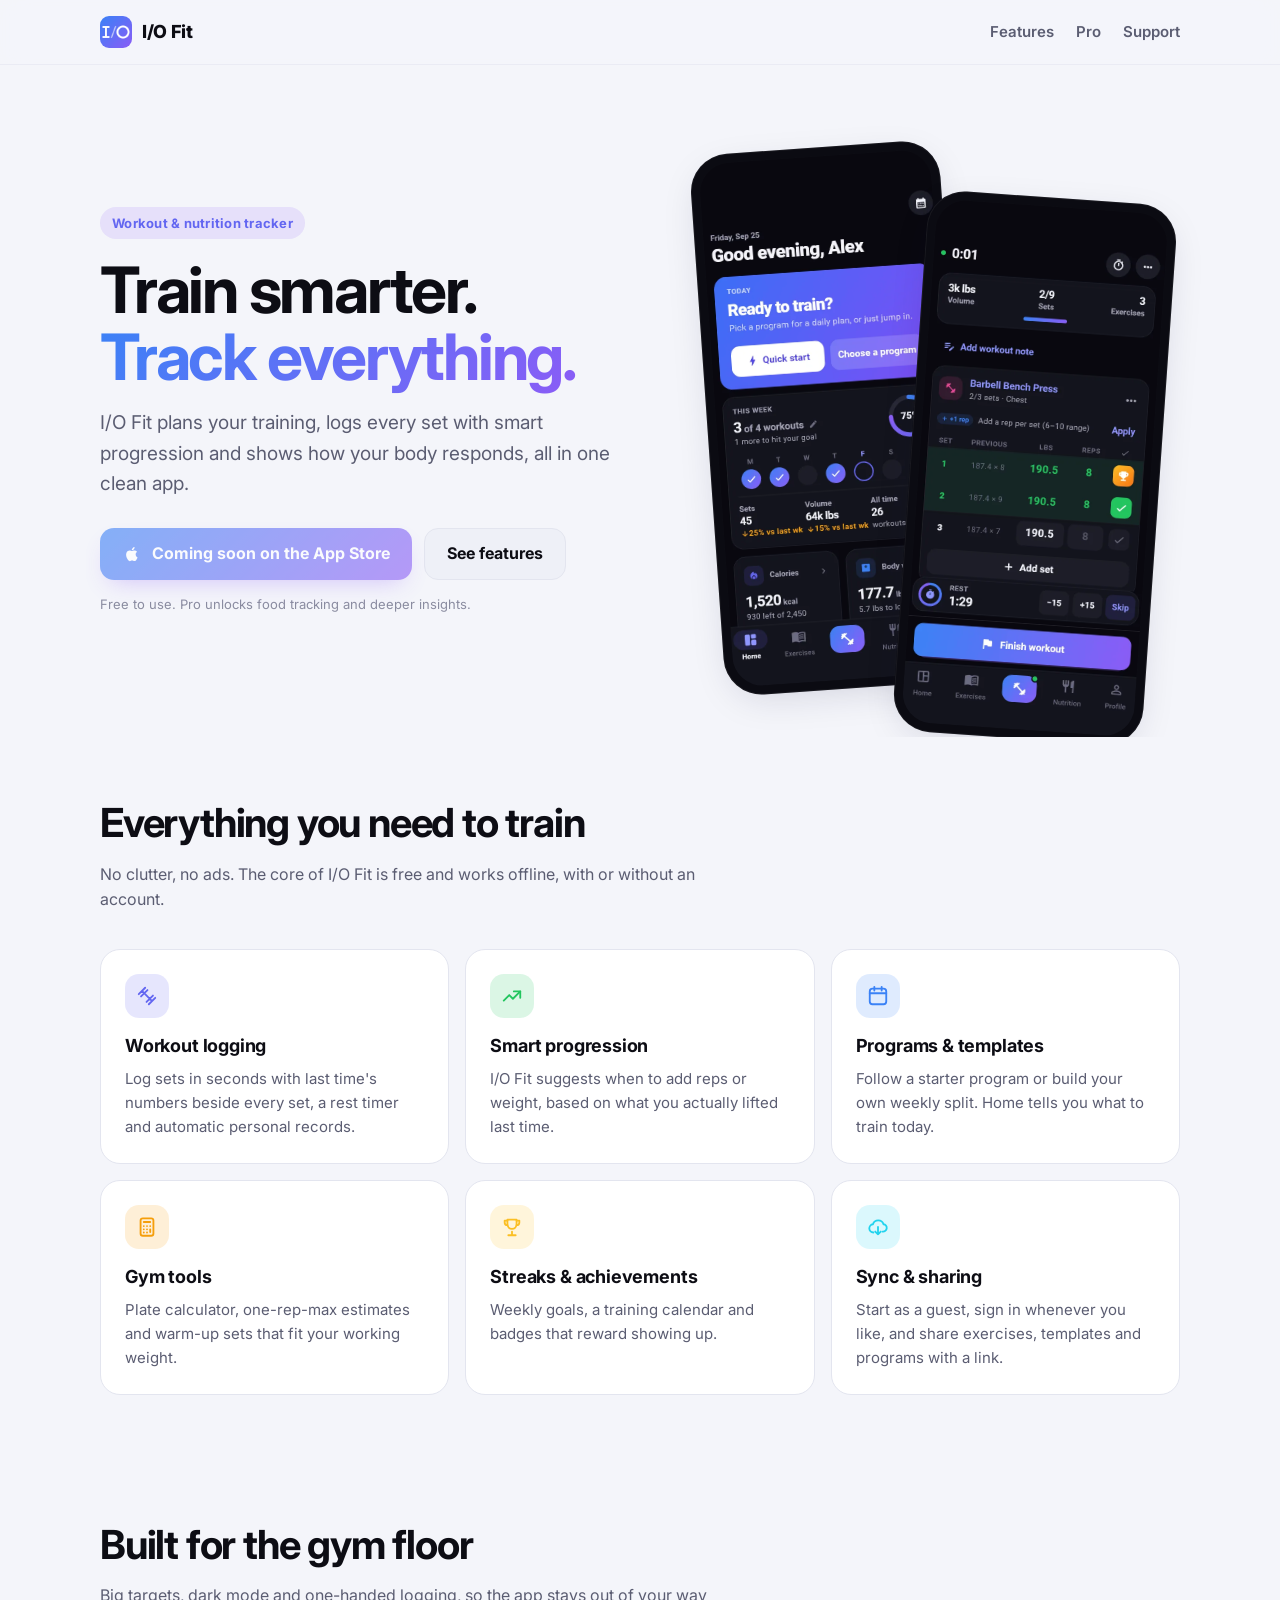
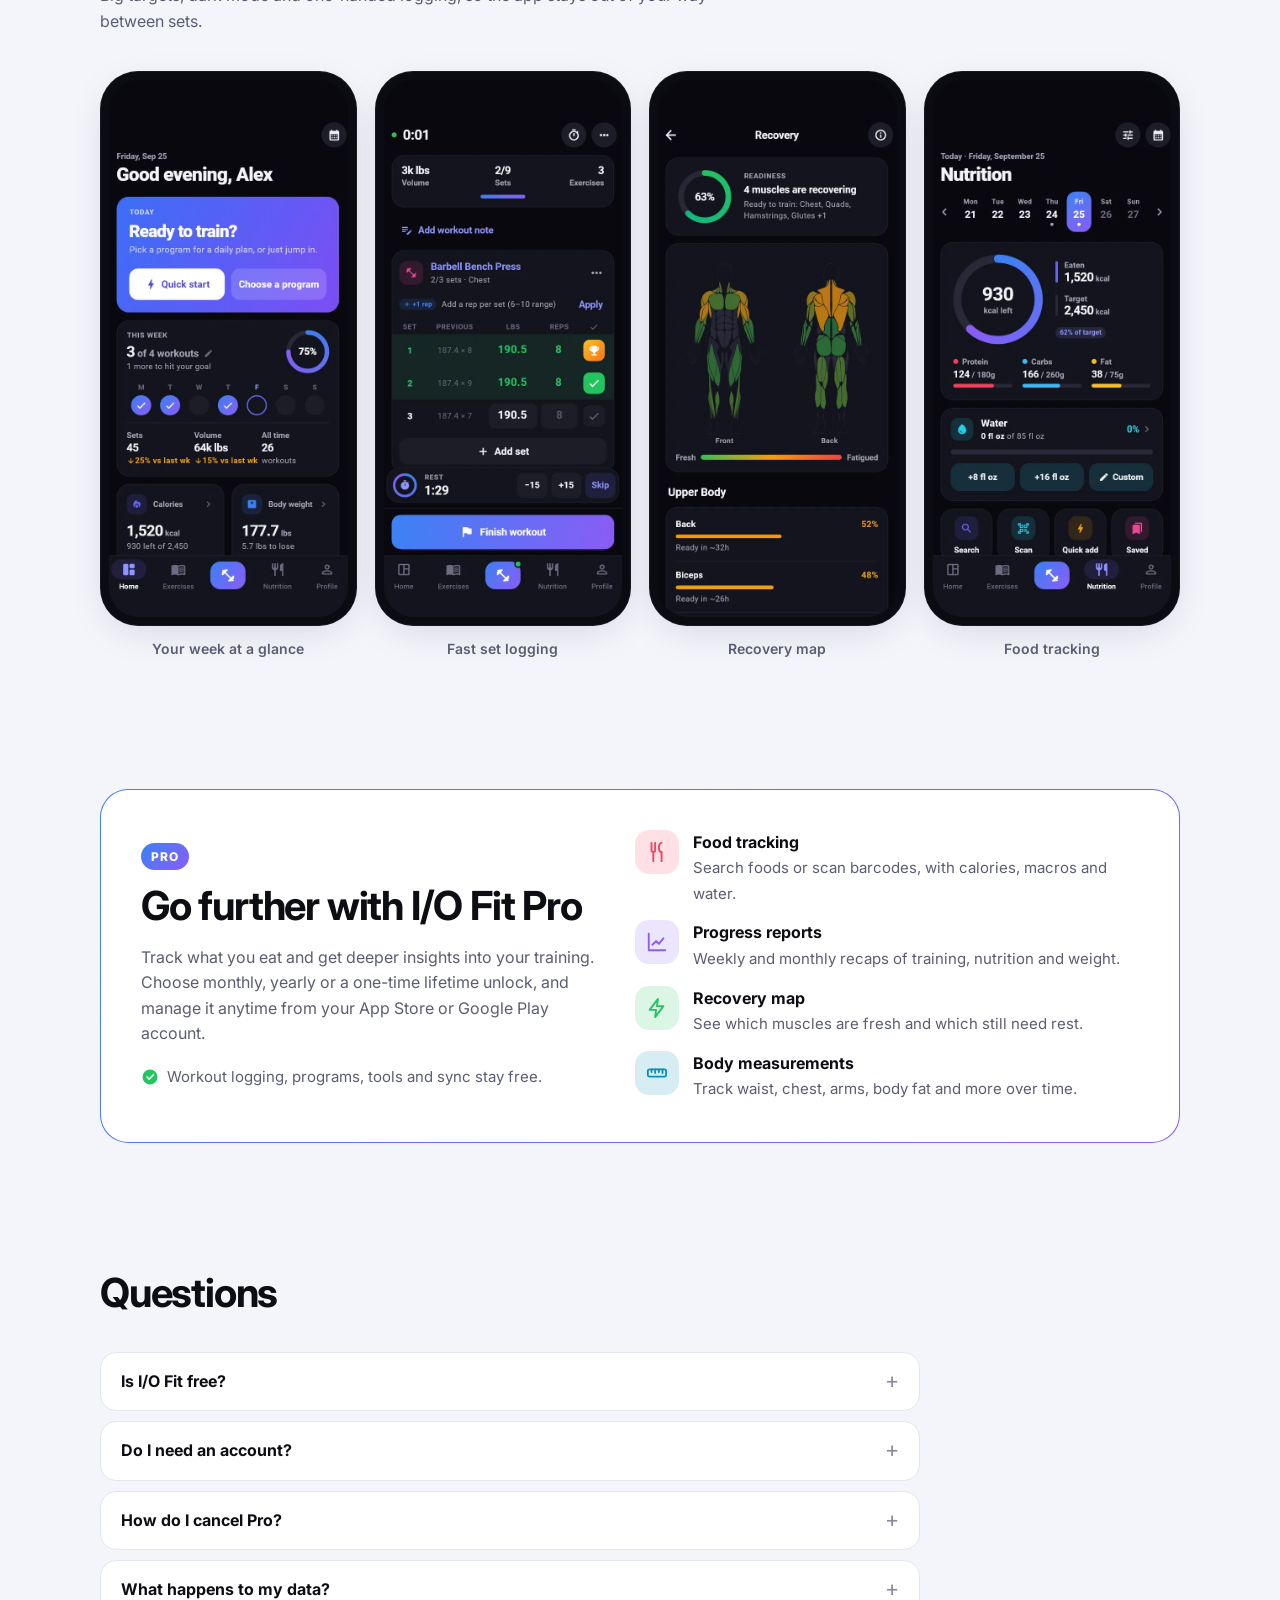
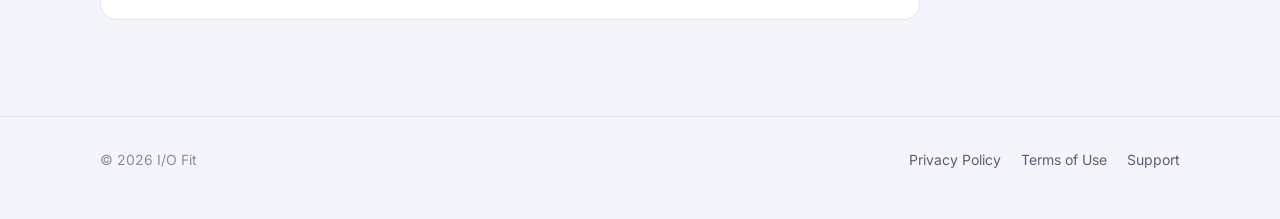
==== commit a5aba8cc: "Spell out Privacy Policy and Terms of Use in the footer Google's brand verification looks for a clea" ====
--- a/index.html
+++ b/index.html
@@ -200,8 +200,8 @@
     <div class="wrap">
       <span>© <span class="year">2026</span> I/O Fit</span>
       <nav>
-        <a href="/privacy">Privacy</a>
-        <a href="/terms">Terms</a>
+        <a href="/privacy">Privacy Policy</a>
+        <a href="/terms">Terms of Use</a>
         <a href="/support">Support</a>
       </nav>
     </div>
